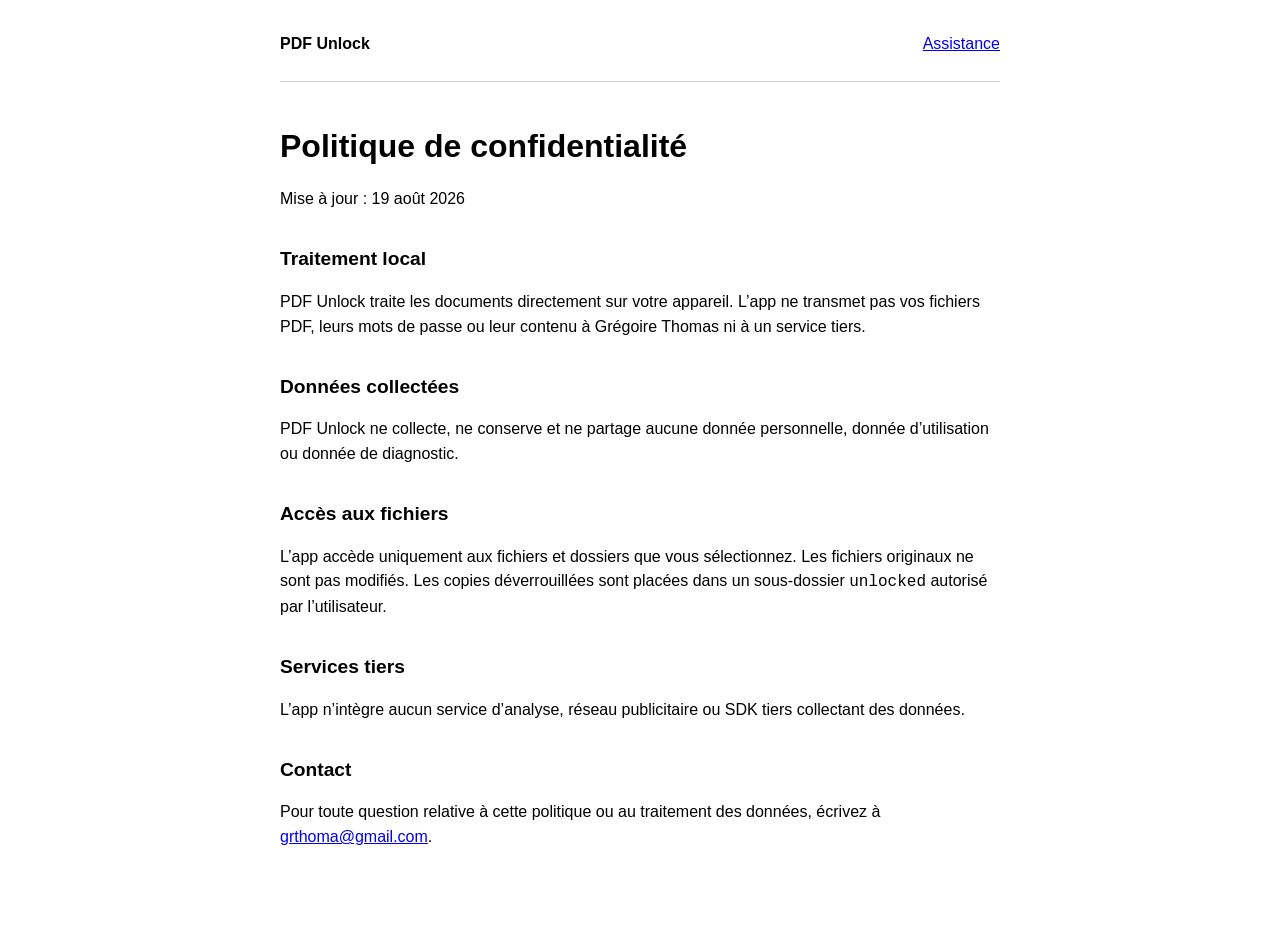
==== privacy.html @ a9db27eb "Add support and privacy pages" ====
<!doctype html>
<html lang="fr">
<head>
  <meta charset="utf-8">
  <meta name="viewport" content="width=device-width, initial-scale=1">
  <title>Confidentialité - PDF Unlock</title>
  <link rel="stylesheet" href="styles.css">
</head>
<body>
  <main>
    <header>
      <strong>PDF Unlock</strong>
      <nav><a href="index.html">Assistance</a></nav>
    </header>
    <h1>Politique de confidentialité</h1>
    <p>Mise à jour : 19 août 2026</p>
    <h2>Traitement local</h2>
    <p>PDF Unlock traite les documents directement sur votre appareil. L’app ne transmet pas vos fichiers PDF, leurs mots de passe ou leur contenu à Grégoire Thomas ni à un service tiers.</p>
    <h2>Données collectées</h2>
    <p>PDF Unlock ne collecte, ne conserve et ne partage aucune donnée personnelle, donnée d’utilisation ou donnée de diagnostic.</p>
    <h2>Accès aux fichiers</h2>
    <p>L’app accède uniquement aux fichiers et dossiers que vous sélectionnez. Les fichiers originaux ne sont pas modifiés. Les copies déverrouillées sont placées dans un sous-dossier <code>unlocked</code> autorisé par l’utilisateur.</p>
    <h2>Services tiers</h2>
    <p>L’app n’intègre aucun service d’analyse, réseau publicitaire ou SDK tiers collectant des données.</p>
    <h2>Contact</h2>
    <p>Pour toute question relative à cette politique ou au traitement des données, écrivez à <a href="mailto:grthoma@gmail.com">grthoma@gmail.com</a>.</p>
  </main>
</body>
</html>
---- styles.css ----
:root {
  color-scheme: light dark;
  font-family: -apple-system, BlinkMacSystemFont, "Segoe UI", sans-serif;
  line-height: 1.55;
}

body {
  margin: 0;
  background: Canvas;
  color: CanvasText;
}

main {
  width: min(720px, calc(100% - 40px));
  margin: 0 auto;
  padding: 32px 0 64px;
}

header {
  display: flex;
  align-items: center;
  justify-content: space-between;
  padding-bottom: 24px;
  border-bottom: 1px solid color-mix(in srgb, CanvasText 18%, transparent);
}

h1 {
  margin: 40px 0 12px;
  font-size: 2rem;
  letter-spacing: 0;
}

h2 {
  margin: 32px 0 8px;
  font-size: 1.2rem;
  letter-spacing: 0;
}

a {
  color: LinkText;
}

code {
  font-family: ui-monospace, SFMono-Regular, Menlo, monospace;
}
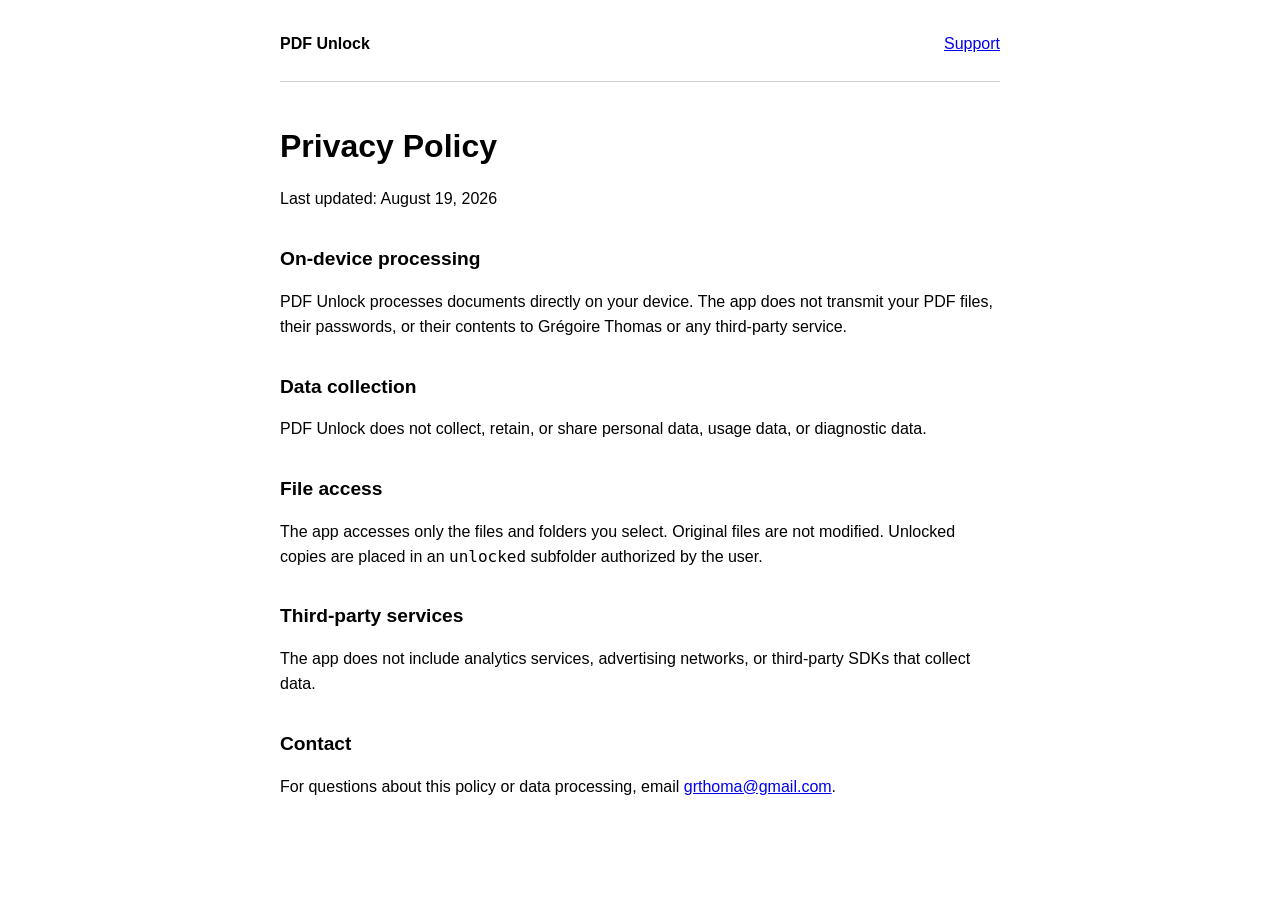
==== commit b095e943: "Use English for privacy page" ====
--- a/privacy.html
+++ b/privacy.html
@@ -1,29 +1,29 @@
 <!doctype html>
-<html lang="fr">
+<html lang="en">
 <head>
   <meta charset="utf-8">
   <meta name="viewport" content="width=device-width, initial-scale=1">
-  <title>Confidentialité - PDF Unlock</title>
+  <title>Privacy Policy - PDF Unlock</title>
   <link rel="stylesheet" href="styles.css">
 </head>
 <body>
   <main>
     <header>
       <strong>PDF Unlock</strong>
-      <nav><a href="index.html">Assistance</a></nav>
+      <nav><a href="index.html">Support</a></nav>
     </header>
-    <h1>Politique de confidentialité</h1>
-    <p>Mise à jour : 19 août 2026</p>
-    <h2>Traitement local</h2>
-    <p>PDF Unlock traite les documents directement sur votre appareil. L’app ne transmet pas vos fichiers PDF, leurs mots de passe ou leur contenu à Grégoire Thomas ni à un service tiers.</p>
-    <h2>Données collectées</h2>
-    <p>PDF Unlock ne collecte, ne conserve et ne partage aucune donnée personnelle, donnée d’utilisation ou donnée de diagnostic.</p>
-    <h2>Accès aux fichiers</h2>
-    <p>L’app accède uniquement aux fichiers et dossiers que vous sélectionnez. Les fichiers originaux ne sont pas modifiés. Les copies déverrouillées sont placées dans un sous-dossier <code>unlocked</code> autorisé par l’utilisateur.</p>
-    <h2>Services tiers</h2>
-    <p>L’app n’intègre aucun service d’analyse, réseau publicitaire ou SDK tiers collectant des données.</p>
+    <h1>Privacy Policy</h1>
+    <p>Last updated: August 19, 2026</p>
+    <h2>On-device processing</h2>
+    <p>PDF Unlock processes documents directly on your device. The app does not transmit your PDF files, their passwords, or their contents to Grégoire Thomas or any third-party service.</p>
+    <h2>Data collection</h2>
+    <p>PDF Unlock does not collect, retain, or share personal data, usage data, or diagnostic data.</p>
+    <h2>File access</h2>
+    <p>The app accesses only the files and folders you select. Original files are not modified. Unlocked copies are placed in an <code>unlocked</code> subfolder authorized by the user.</p>
+    <h2>Third-party services</h2>
+    <p>The app does not include analytics services, advertising networks, or third-party SDKs that collect data.</p>
     <h2>Contact</h2>
-    <p>Pour toute question relative à cette politique ou au traitement des données, écrivez à <a href="mailto:grthoma@gmail.com">grthoma@gmail.com</a>.</p>
+    <p>For questions about this policy or data processing, email <a href="mailto:grthoma@gmail.com">grthoma@gmail.com</a>.</p>
   </main>
 </body>
 </html>
